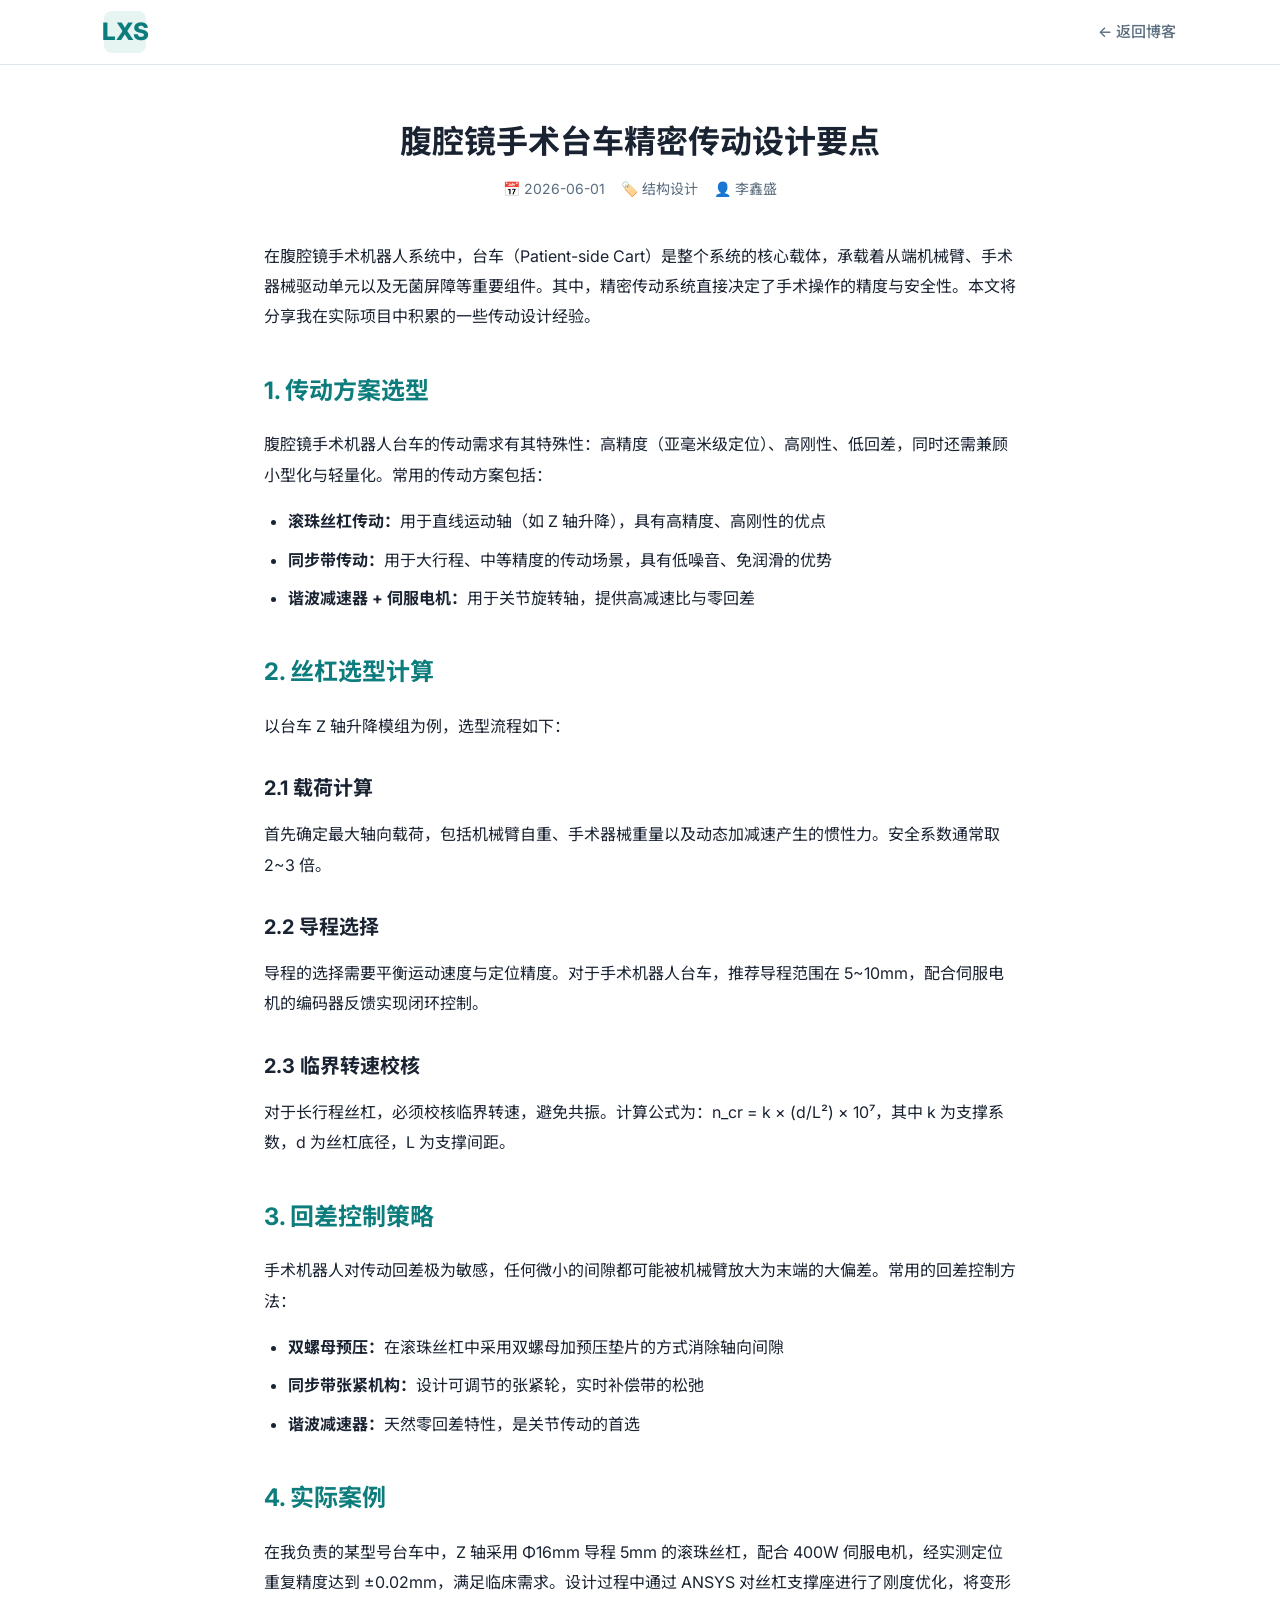
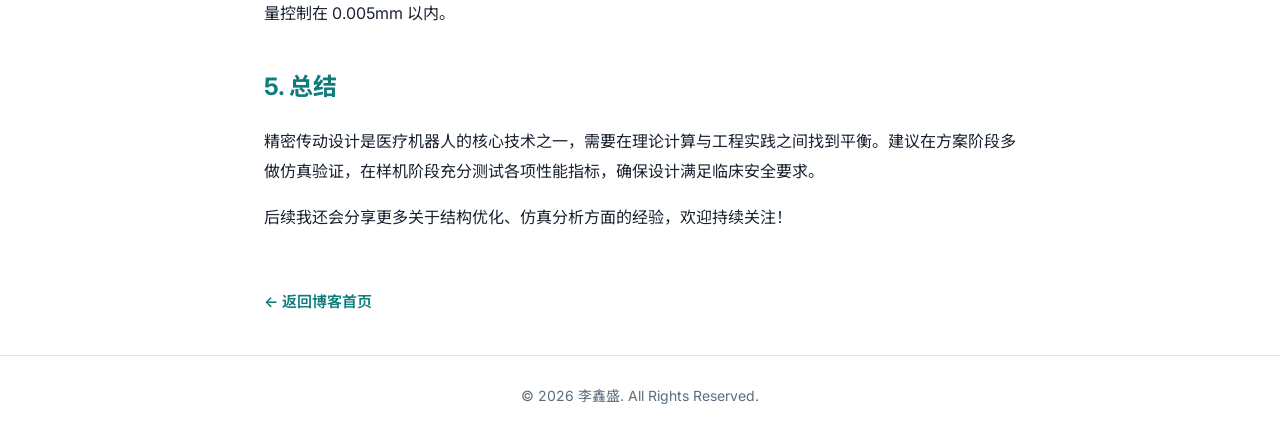
==== posts/post-1.html @ 76028329 "改造为个人博客：去除工作经历，新增博客文章列表与文章模板" ====
<!DOCTYPE html>
<html lang="zh-CN">
<head>
  <meta charset="UTF-8">
  <meta name="viewport" content="width=device-width, initial-scale=1.0">
  <title>腹腔镜手术台车精密传动设计要点 - 李鑫盛的博客</title>
  <link rel="stylesheet" href="../css/style.css">
  <link rel="preconnect" href="https://fonts.googleapis.com">
  <link href="https://fonts.googleapis.com/css2?family=Inter:wght@300;400;500;600;700;800&family=Noto+Sans+SC:wght@300;400;500;700&display=swap" rel="stylesheet">
</head>
<body>

  <nav class="navbar">
    <div class="container nav-inner">
      <a href="../index.html" class="nav-logo">LXS</a>
      <ul class="nav-links">
        <li><a href="../index.html#blog">← 返回博客</a></li>
      </ul>
    </div>
  </nav>

  <article class="blog-post">
    <header class="blog-post-header">
      <h1>腹腔镜手术台车精密传动设计要点</h1>
      <div class="blog-post-meta">
        <span>📅 2026-06-01</span>
        <span>🏷️ 结构设计</span>
        <span>👤 李鑫盛</span>
      </div>
    </header>

    <div class="blog-post-body">
      <p>在腹腔镜手术机器人系统中，台车（Patient-side Cart）是整个系统的核心载体，承载着从端机械臂、手术器械驱动单元以及无菌屏障等重要组件。其中，精密传动系统直接决定了手术操作的精度与安全性。本文将分享我在实际项目中积累的一些传动设计经验。</p>

      <h2>1. 传动方案选型</h2>
      <p>腹腔镜手术机器人台车的传动需求有其特殊性：高精度（亚毫米级定位）、高刚性、低回差，同时还需兼顾小型化与轻量化。常用的传动方案包括：</p>
      <ul>
        <li><strong>滚珠丝杠传动：</strong>用于直线运动轴（如 Z 轴升降），具有高精度、高刚性的优点</li>
        <li><strong>同步带传动：</strong>用于大行程、中等精度的传动场景，具有低噪音、免润滑的优势</li>
        <li><strong>谐波减速器 + 伺服电机：</strong>用于关节旋转轴，提供高减速比与零回差</li>
      </ul>

      <h2>2. 丝杠选型计算</h2>
      <p>以台车 Z 轴升降模组为例，选型流程如下：</p>
      <h3>2.1 载荷计算</h3>
      <p>首先确定最大轴向载荷，包括机械臂自重、手术器械重量以及动态加减速产生的惯性力。安全系数通常取 2~3 倍。</p>
      <h3>2.2 导程选择</h3>
      <p>导程的选择需要平衡运动速度与定位精度。对于手术机器人台车，推荐导程范围在 5~10mm，配合伺服电机的编码器反馈实现闭环控制。</p>
      <h3>2.3 临界转速校核</h3>
      <p>对于长行程丝杠，必须校核临界转速，避免共振。计算公式为：n_cr = k × (d/L²) × 10⁷，其中 k 为支撑系数，d 为丝杠底径，L 为支撑间距。</p>

      <h2>3. 回差控制策略</h2>
      <p>手术机器人对传动回差极为敏感，任何微小的间隙都可能被机械臂放大为末端的大偏差。常用的回差控制方法：</p>
      <ul>
        <li><strong>双螺母预压：</strong>在滚珠丝杠中采用双螺母加预压垫片的方式消除轴向间隙</li>
        <li><strong>同步带张紧机构：</strong>设计可调节的张紧轮，实时补偿带的松弛</li>
        <li><strong>谐波减速器：</strong>天然零回差特性，是关节传动的首选</li>
      </ul>

      <h2>4. 实际案例</h2>
      <p>在我负责的某型号台车中，Z 轴采用 Φ16mm 导程 5mm 的滚珠丝杠，配合 400W 伺服电机，经实测定位重复精度达到 ±0.02mm，满足临床需求。设计过程中通过 ANSYS 对丝杠支撑座进行了刚度优化，将变形量控制在 0.005mm 以内。</p>

      <h2>5. 总结</h2>
      <p>精密传动设计是医疗机器人的核心技术之一，需要在理论计算与工程实践之间找到平衡。建议在方案阶段多做仿真验证，在样机阶段充分测试各项性能指标，确保设计满足临床安全要求。</p>

      <p>后续我还会分享更多关于结构优化、仿真分析方面的经验，欢迎持续关注！</p>
    </div>

    <a href="../index.html#blog" class="blog-post-back">← 返回博客首页</a>
  </article>

  <footer class="footer">
    <div class="container">
      <p>&copy; 2026 李鑫盛. All Rights Reserved.</p>
    </div>
  </footer>

</body>
</html>
---- css/style.css ----
/* ============================================
   个人简历 / 作品集 - 样式表
   ============================================ */

/* ---------- CSS 变量 ---------- */
:root {
  --color-bg: #ffffff;
  --color-bg-alt: #f5f8fa;
  --color-text: #1a2332;
  --color-text-light: #5a6d7e;
  --color-primary: #0d7c7c;
  --color-primary-light: #5bbfb5;
  --color-primary-dark: #065858;
  --color-accent: #1e90d4;
  --color-border: #dde4ea;
  --color-card-bg: #ffffff;
  --color-tag-bg: #e6f4f2;
  --color-tag-text: #0d7c7c;
  --shadow-sm: 0 1px 3px rgba(0,0,0,0.06);
  --shadow-md: 0 4px 20px rgba(0,0,0,0.08);
  --shadow-lg: 0 10px 40px rgba(0,0,0,0.12);
  --radius: 12px;
  --radius-sm: 8px;
  --max-width: 1120px;
  --font: 'Inter', 'Noto Sans SC', -apple-system, BlinkMacSystemFont, sans-serif;
}

/* ---------- 全局重置 ---------- */
*, *::before, *::after {
  margin: 0;
  padding: 0;
  box-sizing: border-box;
}

html {
  scroll-behavior: smooth;
  font-size: 16px;
}

body {
  font-family: var(--font);
  color: var(--color-text);
  background: var(--color-bg);
  line-height: 1.7;
  -webkit-font-smoothing: antialiased;
}

a {
  text-decoration: none;
  color: inherit;
}

ul { list-style: none; }

img {
  max-width: 100%;
  display: block;
}

.container {
  max-width: var(--max-width);
  margin: 0 auto;
  padding: 0 24px;
}

/* ---------- 导航栏 ---------- */
.navbar {
  position: fixed;
  top: 0;
  left: 0;
  right: 0;
  z-index: 1000;
  background: rgba(255,255,255,0.85);
  backdrop-filter: blur(12px);
  -webkit-backdrop-filter: blur(12px);
  border-bottom: 1px solid var(--color-border);
  transition: all 0.3s ease;
}

.navbar.scrolled {
  box-shadow: var(--shadow-md);
}

.nav-inner {
  display: flex;
  align-items: center;
  justify-content: space-between;
  height: 64px;
}

.nav-logo {
  font-size: 24px;
  font-weight: 800;
  color: var(--color-primary);
  width: 42px;
  height: 42px;
  border-radius: var(--radius-sm);
  background: var(--color-tag-bg);
  display: flex;
  align-items: center;
  justify-content: center;
}

.nav-links {
  display: flex;
  gap: 32px;
}

.nav-links a {
  font-size: 15px;
  font-weight: 500;
  color: var(--color-text-light);
  transition: color 0.2s;
  position: relative;
}

.nav-links a:hover,
.nav-links a.active {
  color: var(--color-primary);
}

.menu-toggle {
  display: none;
  background: none;
  border: none;
  font-size: 24px;
  cursor: pointer;
  color: var(--color-text);
}

/* ---------- Hero 头部 ---------- */
.hero {
  min-height: 100vh;
  display: flex;
  align-items: center;
  padding-top: 64px;
  background: linear-gradient(135deg, #e6f4f2 0%, #f0f8fa 50%, #e8f4fd 100%);
}

.hero-inner {
  display: flex;
  align-items: center;
  justify-content: space-between;
  gap: 60px;
  width: 100%;
}

.hero-text {
  flex: 1;
}

.hero-greeting {
  font-size: 18px;
  color: var(--color-text-light);
  margin-bottom: 8px;
  animation: fadeInUp 0.6s ease;
}

.hero-name {
  font-size: 56px;
  font-weight: 800;
  line-height: 1.1;
  margin-bottom: 12px;
  background: linear-gradient(135deg, var(--color-primary) 0%, var(--color-accent) 100%);
  -webkit-background-clip: text;
  -webkit-text-fill-color: transparent;
  background-clip: text;
  animation: fadeInUp 0.6s ease 0.1s both;
}

.hero-title {
  font-size: 22px;
  font-weight: 500;
  color: var(--color-primary);
  margin-bottom: 20px;
  animation: fadeInUp 0.6s ease 0.2s both;
}

.hero-desc {
  font-size: 17px;
  color: var(--color-text-light);
  max-width: 480px;
  line-height: 1.8;
  margin-bottom: 32px;
  animation: fadeInUp 0.6s ease 0.3s both;
}

.hero-actions {
  display: flex;
  gap: 16px;
  animation: fadeInUp 0.6s ease 0.4s both;
}

.hero-avatar {
  flex-shrink: 0;
}

.avatar-placeholder {
  width: 280px;
  height: 280px;
  border-radius: 50%;
  background: linear-gradient(135deg, var(--color-primary-light), var(--color-accent));
  display: flex;
  align-items: center;
  justify-content: center;
  font-size: 80px;
  font-weight: 700;
  color: #ffffff;
  box-shadow: 0 20px 60px rgba(13,124,124,0.25);
  user-select: none;
}

@keyframes fadeInUp {
  from { opacity: 0; transform: translateY(24px); }
  to   { opacity: 1; transform: translateY(0); }
}

/* ---------- 按钮 ---------- */
.btn {
  display: inline-flex;
  align-items: center;
  gap: 8px;
  padding: 14px 28px;
  border-radius: var(--radius-sm);
  font-size: 16px;
  font-weight: 600;
  transition: all 0.25s;
  cursor: pointer;
  border: 2px solid transparent;
}

.btn-primary {
  background: var(--color-primary);
  color: #fff;
}

.btn-primary:hover {
  background: var(--color-primary-dark);
  transform: translateY(-2px);
  box-shadow: 0 8px 24px rgba(13,124,124,0.35);
}

.btn-outline {
  border-color: var(--color-primary);
  color: var(--color-primary);
}

.btn-outline:hover {
  background: var(--color-primary);
  color: #fff;
  transform: translateY(-2px);
}

/* ---------- 通用 Section ---------- */
.section {
  padding: 100px 0;
}

.section-alt {
  background: var(--color-bg-alt);
}

.section-title {
  font-size: 36px;
  font-weight: 700;
  text-align: center;
  margin-bottom: 12px;
  position: relative;
}

.section-title::after {
  content: '';
  display: block;
  width: 60px;
  height: 4px;
  background: var(--color-primary);
  border-radius: 2px;
  margin: 16px auto 0;
}

.section-subtitle {
  text-align: center;
  color: var(--color-text-light);
  font-size: 16px;
  margin-bottom: 48px;
}

/* ---------- 关于我 ---------- */
.about-grid {
  display: grid;
  grid-template-columns: 1fr 1fr;
  gap: 60px;
  align-items: start;
}

.about-text p {
  color: var(--color-text-light);
  margin-bottom: 16px;
  font-size: 16px;
}

.about-info {
  display: grid;
  grid-template-columns: 1fr 1fr;
  gap: 12px;
  margin-top: 24px;
}

.about-info li {
  font-size: 15px;
  color: var(--color-text);
}

.info-label {
  display: block;
  font-size: 13px;
  color: var(--color-text-light);
  margin-bottom: 2px;
}

.about-stats {
  display: grid;
  grid-template-columns: 1fr 1fr;
  gap: 20px;
}

.stat-item {
  background: var(--color-bg);
  border: 1px solid var(--color-border);
  border-radius: var(--radius);
  padding: 28px 20px;
  text-align: center;
  transition: transform 0.3s, box-shadow 0.3s;
}

.stat-item:hover {
  transform: translateY(-4px);
  box-shadow: var(--shadow-md);
}

.stat-number {
  display: block;
  font-size: 36px;
  font-weight: 800;
  color: var(--color-primary);
  margin-bottom: 6px;
}

.stat-label {
  font-size: 14px;
  color: var(--color-text-light);
}

/* ---------- 技能 ---------- */
.skills-grid {
  display: grid;
  grid-template-columns: repeat(3, 1fr);
  gap: 24px;
}

.skill-category {
  background: var(--color-card-bg);
  border: 1px solid var(--color-border);
  border-radius: var(--radius);
  padding: 28px;
}

.skill-category h3 {
  font-size: 18px;
  margin-bottom: 16px;
}

.skill-tags {
  display: flex;
  flex-wrap: wrap;
  gap: 8px;
}

.skill-tag {
  display: inline-block;
  padding: 6px 14px;
  background: var(--color-tag-bg);
  color: var(--color-tag-text);
  border-radius: 20px;
  font-size: 13px;
  font-weight: 500;
}

/* ---------- 时间线 (经历 / 教育) ---------- */
.timeline {
  position: relative;
  padding-left: 28px;
}

.timeline::before {
  content: '';
  position: absolute;
  left: 7px;
  top: 0;
  bottom: 0;
  width: 2px;
  background: var(--color-border);
}

.timeline-item {
  position: relative;
  margin-bottom: 36px;
}

.timeline-item:last-child { margin-bottom: 0; }

.timeline-dot {
  position: absolute;
  left: -28px;
  top: 6px;
  width: 16px;
  height: 16px;
  border-radius: 50%;
  background: var(--color-primary);
  border: 3px solid var(--color-bg);
  box-shadow: 0 0 0 3px var(--color-primary-light);
}

.timeline-content {
  background: var(--color-card-bg);
  border: 1px solid var(--color-border);
  border-radius: var(--radius);
  padding: 24px 28px;
  transition: box-shadow 0.3s;
}

.timeline-content:hover {
  box-shadow: var(--shadow-md);
}

.timeline-header {
  display: flex;
  flex-wrap: wrap;
  align-items: baseline;
  gap: 12px;
  margin-bottom: 12px;
}

.timeline-header h3 {
  font-size: 18px;
  font-weight: 600;
}

.timeline-company {
  color: var(--color-primary);
  font-weight: 500;
  font-size: 14px;
}

.timeline-date {
  margin-left: auto;
  font-size: 14px;
  color: var(--color-text-light);
}

.timeline-desc {
  color: var(--color-text-light);
  font-size: 15px;
}

.timeline-desc li {
  position: relative;
  padding-left: 16px;
  margin-bottom: 6px;
}

.timeline-desc li::before {
  content: '•';
  position: absolute;
  left: 0;
  color: var(--color-primary);
}

/* ---------- 作品展示 ---------- */
.works-grid {
  display: grid;
  grid-template-columns: repeat(3, 1fr);
  gap: 24px;
}

.work-card {
  background: var(--color-card-bg);
  border: 1px solid var(--color-border);
  border-radius: var(--radius);
  overflow: hidden;
  transition: transform 0.3s, box-shadow 0.3s;
}

.work-card:hover {
  transform: translateY(-6px);
  box-shadow: var(--shadow-lg);
}

.work-image {
  width: 100%;
  height: 200px;
  overflow: hidden;
  background: linear-gradient(135deg, #e6f4f2, #f0f8fa);
}

.work-image img {
  width: 100%;
  height: 100%;
  object-fit: cover;
}

.work-img-placeholder {
  width: 100%;
  height: 100%;
  display: flex;
  align-items: center;
  justify-content: center;
  font-size: 56px;
}

.work-info {
  padding: 20px;
}

.work-info h3 {
  font-size: 17px;
  font-weight: 600;
  margin-bottom: 8px;
}

.work-info p {
  font-size: 14px;
  color: var(--color-text-light);
  margin-bottom: 14px;
  line-height: 1.6;
}

.work-tags {
  display: flex;
  flex-wrap: wrap;
  gap: 6px;
  margin-bottom: 14px;
}

.work-tags span {
  font-size: 11px;
  padding: 3px 10px;
  background: var(--color-tag-bg);
  color: var(--color-tag-text);
  border-radius: 12px;
  font-weight: 500;
}

.work-link {
  font-size: 14px;
  font-weight: 600;
  color: var(--color-primary);
  transition: gap 0.2s;
}

.work-link:hover {
  color: var(--color-primary-dark);
}

/* ---------- 博客文章卡片 ---------- */
.blog-meta {
  display: flex;
  align-items: center;
  gap: 12px;
  margin-bottom: 8px;
}

.blog-date {
  font-size: 12px;
  color: var(--color-text-light);
  font-weight: 500;
}

.blog-category {
  font-size: 11px;
  padding: 2px 8px;
  background: var(--color-primary);
  color: #fff;
  border-radius: 10px;
  font-weight: 500;
}

.work-card-empty {
  opacity: 0.6;
}

.work-card-empty:hover {
  transform: none;
  box-shadow: none;
}

.work-link-disabled {
  color: var(--color-text-light);
  cursor: default;
}

/* ---------- 博客文章详情页 ---------- */
.blog-post {
  max-width: 800px;
  margin: 0 auto;
  padding: 40px 24px;
}

.blog-post-header {
  text-align: center;
  margin-bottom: 40px;
  padding-top: 80px;
}

.blog-post-header h1 {
  font-size: 32px;
  font-weight: 700;
  margin-bottom: 12px;
  line-height: 1.4;
}

.blog-post-meta {
  color: var(--color-text-light);
  font-size: 14px;
  display: flex;
  justify-content: center;
  gap: 16px;
  flex-wrap: wrap;
}

.blog-post-body {
  font-size: 16px;
  line-height: 1.9;
  color: var(--color-text);
}

.blog-post-body h2 {
  font-size: 24px;
  margin: 36px 0 16px;
  color: var(--color-primary);
}

.blog-post-body h3 {
  font-size: 20px;
  margin: 28px 0 12px;
}

.blog-post-body p {
  margin-bottom: 16px;
}

.blog-post-body ul, .blog-post-body ol {
  margin-bottom: 16px;
  padding-left: 24px;
}

.blog-post-body li {
  margin-bottom: 8px;
  list-style: disc;
}

.blog-post-body pre {
  background: var(--color-bg-alt);
  padding: 20px;
  border-radius: var(--radius-sm);
  overflow-x: auto;
  margin-bottom: 16px;
  font-size: 14px;
}

.blog-post-body code {
  background: var(--color-bg-alt);
  padding: 2px 6px;
  border-radius: 4px;
  font-size: 14px;
}

.blog-post-body img {
  max-width: 100%;
  border-radius: var(--radius-sm);
  margin: 20px 0;
}

.blog-post-back {
  display: inline-flex;
  align-items: center;
  gap: 6px;
  margin-top: 40px;
  color: var(--color-primary);
  font-weight: 600;
  font-size: 15px;
}

.blog-post-back:hover {
  color: var(--color-primary-dark);
}

/* ---------- 联系我 ---------- */
.contact-grid {
  display: grid;
  grid-template-columns: repeat(4, 1fr);
  gap: 20px;
}

.contact-card {
  display: flex;
  flex-direction: column;
  align-items: center;
  gap: 8px;
  padding: 32px 20px;
  background: var(--color-card-bg);
  border: 1px solid var(--color-border);
  border-radius: var(--radius);
  text-align: center;
  transition: transform 0.3s, box-shadow 0.3s;
}

.contact-card:hover {
  transform: translateY(-4px);
  box-shadow: var(--shadow-md);
}

.contact-icon {
  font-size: 32px;
}

.contact-label {
  font-size: 13px;
  color: var(--color-text-light);
  font-weight: 500;
}

.contact-value {
  font-size: 14px;
  font-weight: 600;
  color: var(--color-primary);
}

/* ---------- 渐入动画 ---------- */
.fade-in {
  opacity: 0;
  transform: translateY(30px);
  transition: opacity 0.6s ease, transform 0.6s ease;
}

.fade-in.visible {
  opacity: 1;
  transform: translateY(0);
}

/* ---------- 页脚 ---------- */
.footer {
  text-align: center;
  padding: 28px 0;
  border-top: 1px solid var(--color-border);
  font-size: 14px;
  color: var(--color-text-light);
}

/* ============================================
   响应式设计
   ============================================ */

@media (max-width: 900px) {
  .about-grid,
  .skills-grid,
  .works-grid {
    grid-template-columns: 1fr 1fr;
  }
  .contact-grid {
    grid-template-columns: 1fr 1fr;
  }
  .hero-inner {
    flex-direction: column-reverse;
    text-align: center;
    gap: 36px;
  }
  .hero-desc {
    margin-left: auto;
    margin-right: auto;
  }
  .hero-actions {
    justify-content: center;
  }
  .avatar-placeholder {
    width: 180px;
    height: 180px;
    font-size: 50px;
  }
  .hero-name {
    font-size: 44px;
  }
  .about-info {
    grid-template-columns: 1fr;
  }
}

@media (max-width: 640px) {
  .about-grid,
  .skills-grid,
  .works-grid {
    grid-template-columns: 1fr;
  }
  .contact-grid {
    grid-template-columns: 1fr;
  }
  .nav-links {
    display: none;
    position: absolute;
    top: 64px;
    left: 0;
    right: 0;
    background: #fff;
    flex-direction: column;
    padding: 20px;
    gap: 16px;
    border-bottom: 1px solid var(--color-border);
  }
  .nav-links.open {
    display: flex;
  }
  .menu-toggle {
    display: block;
  }
  .hero-name {
    font-size: 36px;
  }
  .hero-title {
    font-size: 18px;
  }
  .section-title {
    font-size: 28px;
  }
  .avatar-placeholder {
    width: 150px;
    height: 150px;
    font-size: 42px;
  }
  .timeline-header {
    flex-direction: column;
    gap: 4px;
  }
  .timeline-date {
    margin-left: 0;
  }
}
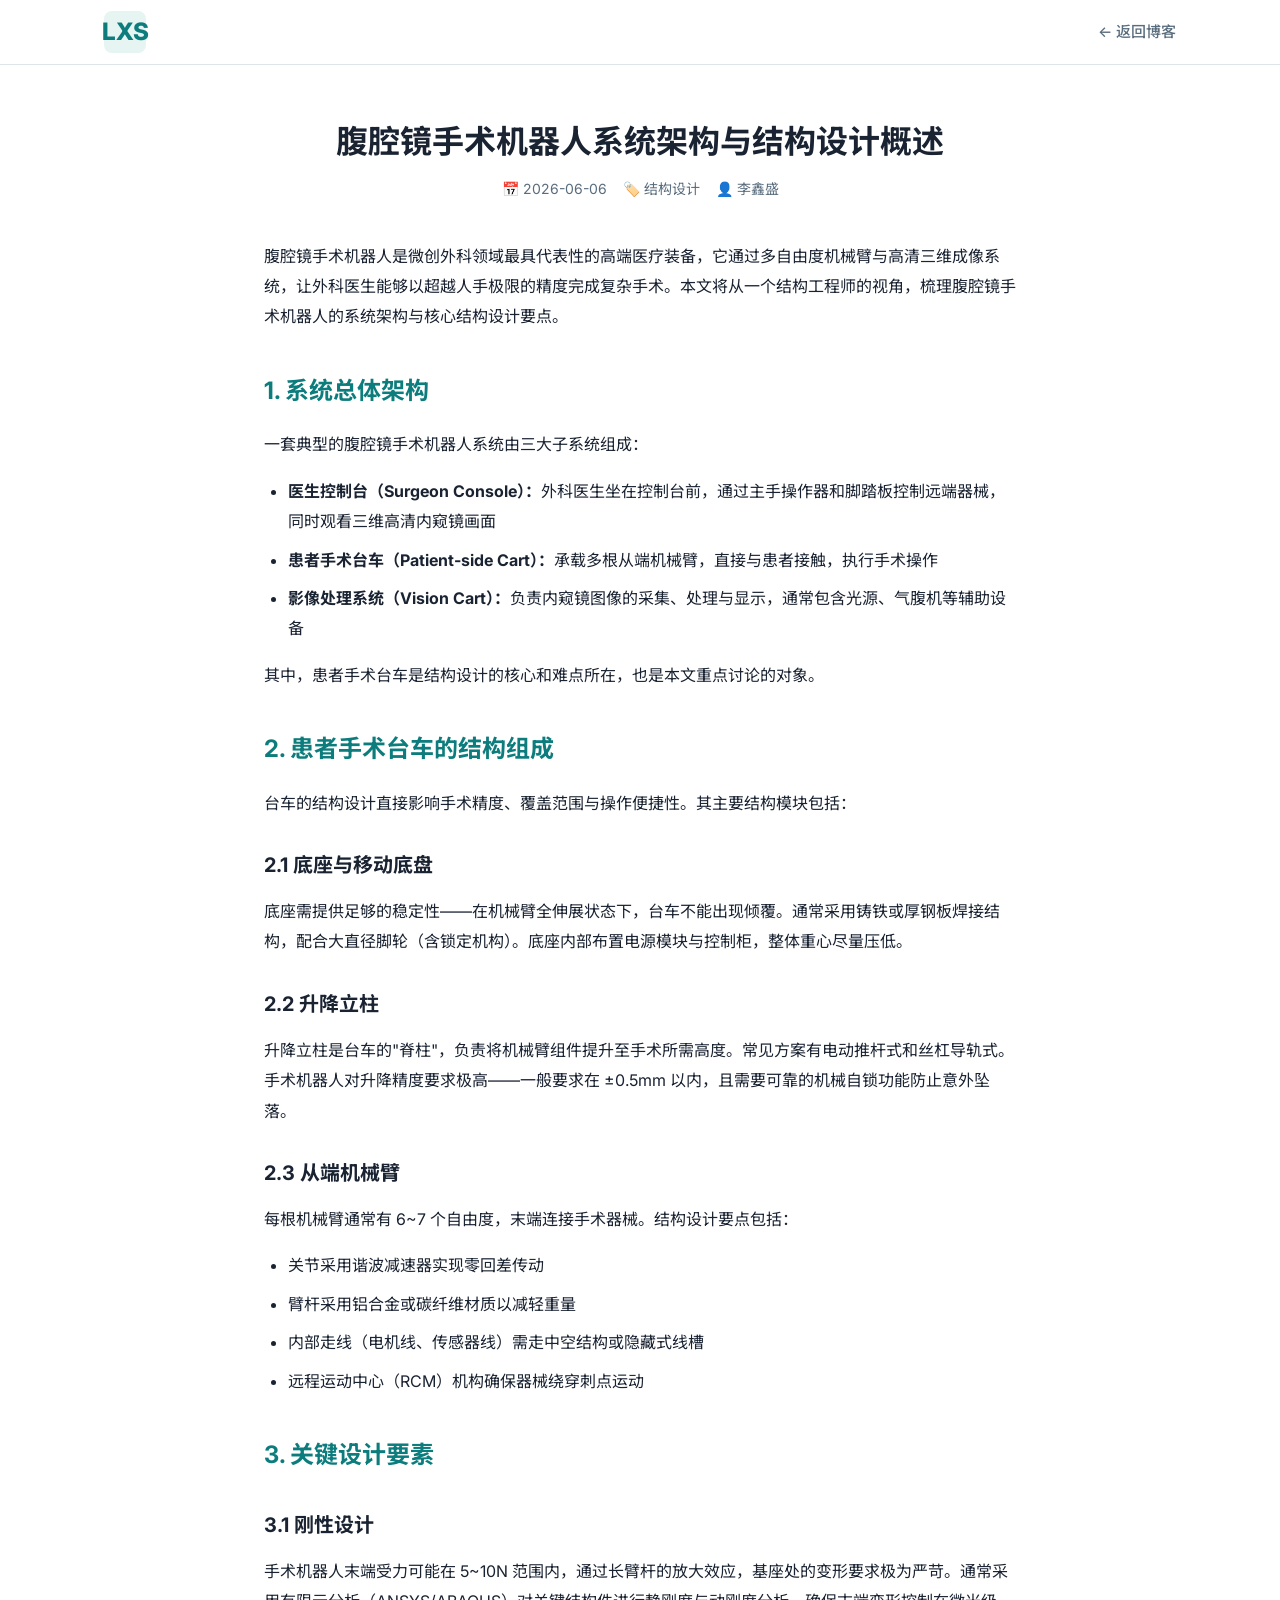
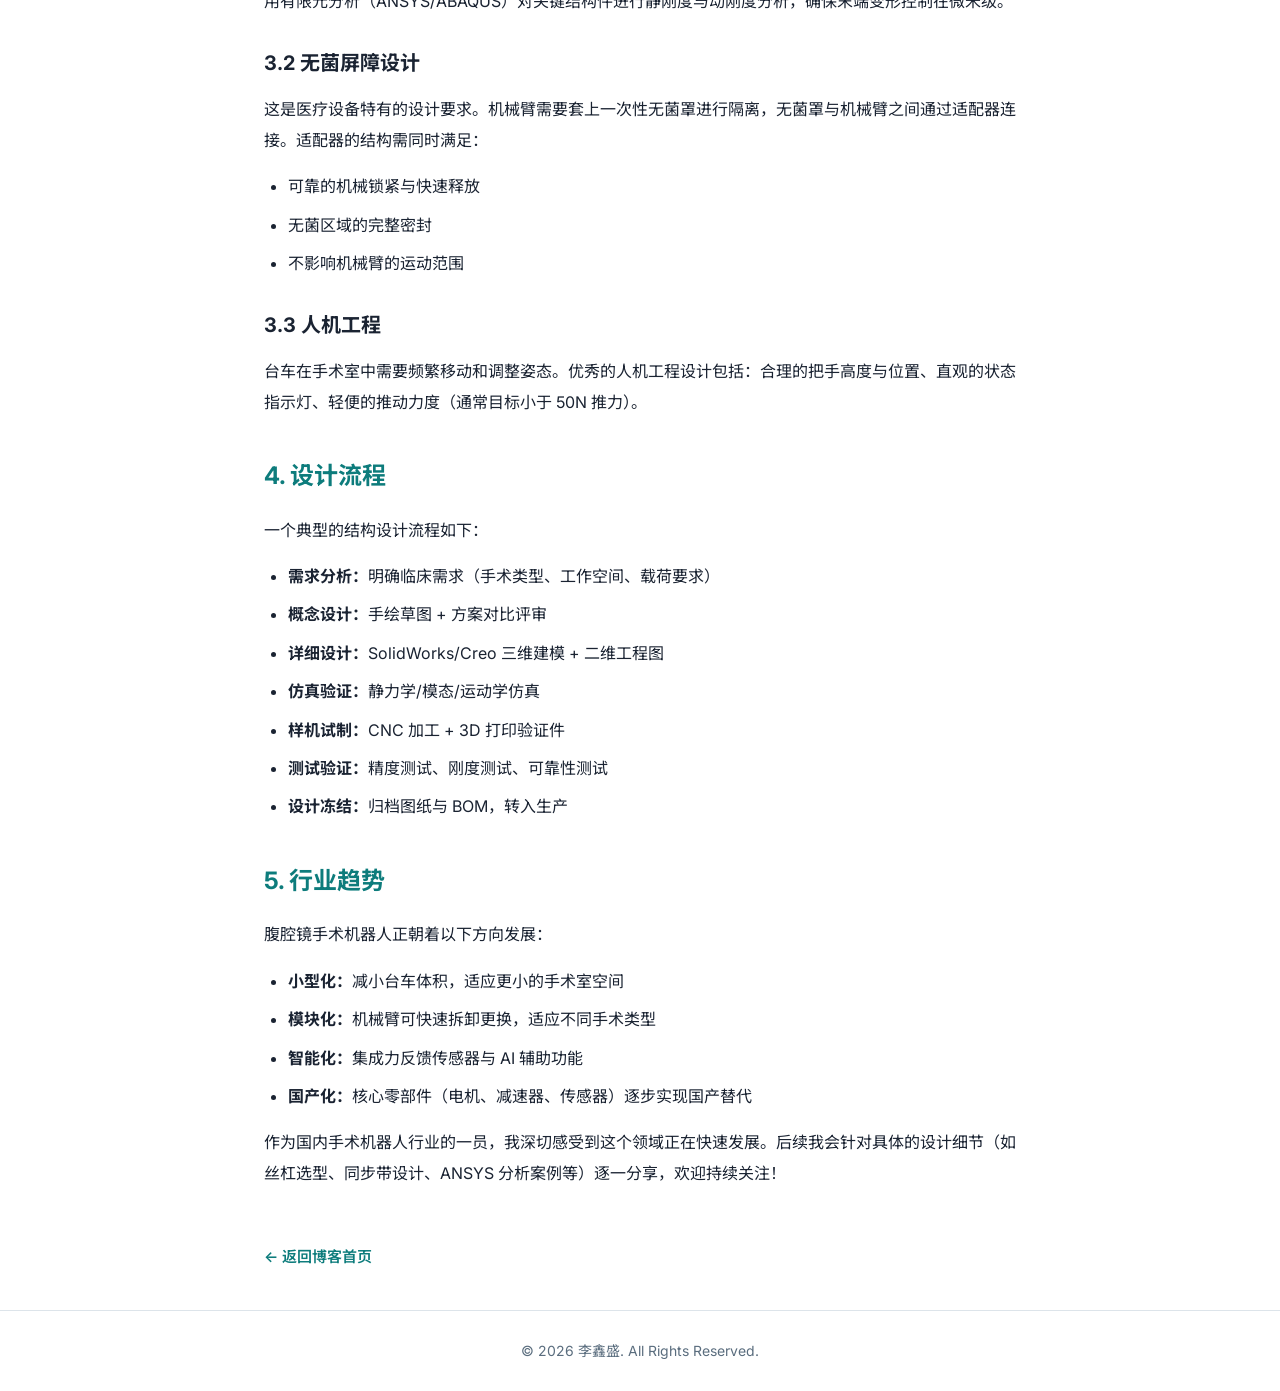
==== commit 74a414ba: "新文章：腹腔镜手术机器人系统架构与结构设计概述" ====
--- a/posts/post-1.html
+++ b/posts/post-1.html
@@ -3,7 +3,7 @@
 <head>
   <meta charset="UTF-8">
   <meta name="viewport" content="width=device-width, initial-scale=1.0">
-  <title>腹腔镜手术台车精密传动设计要点 - 李鑫盛的博客</title>
+  <title>腹腔镜手术机器人系统架构与结构设计概述 - 李鑫盛的博客</title>
   <link rel="stylesheet" href="../css/style.css">
   <link rel="preconnect" href="https://fonts.googleapis.com">
   <link href="https://fonts.googleapis.com/css2?family=Inter:wght@300;400;500;600;700;800&family=Noto+Sans+SC:wght@300;400;500;700&display=swap" rel="stylesheet">
@@ -21,49 +21,82 @@
 
   <article class="blog-post">
     <header class="blog-post-header">
-      <h1>腹腔镜手术台车精密传动设计要点</h1>
+      <h1>腹腔镜手术机器人系统架构与结构设计概述</h1>
       <div class="blog-post-meta">
-        <span>📅 2026-06-01</span>
+        <span>📅 2026-06-06</span>
         <span>🏷️ 结构设计</span>
         <span>👤 李鑫盛</span>
       </div>
     </header>
 
     <div class="blog-post-body">
-      <p>在腹腔镜手术机器人系统中，台车（Patient-side Cart）是整个系统的核心载体，承载着从端机械臂、手术器械驱动单元以及无菌屏障等重要组件。其中，精密传动系统直接决定了手术操作的精度与安全性。本文将分享我在实际项目中积累的一些传动设计经验。</p>
+      <p>腹腔镜手术机器人是微创外科领域最具代表性的高端医疗装备，它通过多自由度机械臂与高清三维成像系统，让外科医生能够以超越人手极限的精度完成复杂手术。本文将从一个结构工程师的视角，梳理腹腔镜手术机器人的系统架构与核心结构设计要点。</p>
 
-      <h2>1. 传动方案选型</h2>
-      <p>腹腔镜手术机器人台车的传动需求有其特殊性：高精度（亚毫米级定位）、高刚性、低回差，同时还需兼顾小型化与轻量化。常用的传动方案包括：</p>
+      <h2>1. 系统总体架构</h2>
+      <p>一套典型的腹腔镜手术机器人系统由三大子系统组成：</p>
       <ul>
-        <li><strong>滚珠丝杠传动：</strong>用于直线运动轴（如 Z 轴升降），具有高精度、高刚性的优点</li>
-        <li><strong>同步带传动：</strong>用于大行程、中等精度的传动场景，具有低噪音、免润滑的优势</li>
-        <li><strong>谐波减速器 + 伺服电机：</strong>用于关节旋转轴，提供高减速比与零回差</li>
+        <li><strong>医生控制台（Surgeon Console）：</strong>外科医生坐在控制台前，通过主手操作器和脚踏板控制远端器械，同时观看三维高清内窥镜画面</li>
+        <li><strong>患者手术台车（Patient-side Cart）：</strong>承载多根从端机械臂，直接与患者接触，执行手术操作</li>
+        <li><strong>影像处理系统（Vision Cart）：</strong>负责内窥镜图像的采集、处理与显示，通常包含光源、气腹机等辅助设备</li>
+      </ul>
+      <p>其中，患者手术台车是结构设计的核心和难点所在，也是本文重点讨论的对象。</p>
+
+      <h2>2. 患者手术台车的结构组成</h2>
+      <p>台车的结构设计直接影响手术精度、覆盖范围与操作便捷性。其主要结构模块包括：</p>
+
+      <h3>2.1 底座与移动底盘</h3>
+      <p>底座需提供足够的稳定性——在机械臂全伸展状态下，台车不能出现倾覆。通常采用铸铁或厚钢板焊接结构，配合大直径脚轮（含锁定机构）。底座内部布置电源模块与控制柜，整体重心尽量压低。</p>
+
+      <h3>2.2 升降立柱</h3>
+      <p>升降立柱是台车的"脊柱"，负责将机械臂组件提升至手术所需高度。常见方案有电动推杆式和丝杠导轨式。手术机器人对升降精度要求极高——一般要求在 ±0.5mm 以内，且需要可靠的机械自锁功能防止意外坠落。</p>
+
+      <h3>2.3 从端机械臂</h3>
+      <p>每根机械臂通常有 6~7 个自由度，末端连接手术器械。结构设计要点包括：</p>
+      <ul>
+        <li>关节采用谐波减速器实现零回差传动</li>
+        <li>臂杆采用铝合金或碳纤维材质以减轻重量</li>
+        <li>内部走线（电机线、传感器线）需走中空结构或隐藏式线槽</li>
+        <li>远程运动中心（RCM）机构确保器械绕穿刺点运动</li>
       </ul>
 
-      <h2>2. 丝杠选型计算</h2>
-      <p>以台车 Z 轴升降模组为例，选型流程如下：</p>
-      <h3>2.1 载荷计算</h3>
-      <p>首先确定最大轴向载荷，包括机械臂自重、手术器械重量以及动态加减速产生的惯性力。安全系数通常取 2~3 倍。</p>
-      <h3>2.2 导程选择</h3>
-      <p>导程的选择需要平衡运动速度与定位精度。对于手术机器人台车，推荐导程范围在 5~10mm，配合伺服电机的编码器反馈实现闭环控制。</p>
-      <h3>2.3 临界转速校核</h3>
-      <p>对于长行程丝杠，必须校核临界转速，避免共振。计算公式为：n_cr = k × (d/L²) × 10⁷，其中 k 为支撑系数，d 为丝杠底径，L 为支撑间距。</p>
+      <h2>3. 关键设计要素</h2>
 
-      <h2>3. 回差控制策略</h2>
-      <p>手术机器人对传动回差极为敏感，任何微小的间隙都可能被机械臂放大为末端的大偏差。常用的回差控制方法：</p>
+      <h3>3.1 刚性设计</h3>
+      <p>手术机器人末端受力可能在 5~10N 范围内，通过长臂杆的放大效应，基座处的变形要求极为严苛。通常采用有限元分析（ANSYS/ABAQUS）对关键结构件进行静刚度与动刚度分析，确保末端变形控制在微米级。</p>
+
+      <h3>3.2 无菌屏障设计</h3>
+      <p>这是医疗设备特有的设计要求。机械臂需要套上一次性无菌罩进行隔离，无菌罩与机械臂之间通过适配器连接。适配器的结构需同时满足：</p>
       <ul>
-        <li><strong>双螺母预压：</strong>在滚珠丝杠中采用双螺母加预压垫片的方式消除轴向间隙</li>
-        <li><strong>同步带张紧机构：</strong>设计可调节的张紧轮，实时补偿带的松弛</li>
-        <li><strong>谐波减速器：</strong>天然零回差特性，是关节传动的首选</li>
+        <li>可靠的机械锁紧与快速释放</li>
+        <li>无菌区域的完整密封</li>
+        <li>不影响机械臂的运动范围</li>
       </ul>
 
-      <h2>4. 实际案例</h2>
-      <p>在我负责的某型号台车中，Z 轴采用 Φ16mm 导程 5mm 的滚珠丝杠，配合 400W 伺服电机，经实测定位重复精度达到 ±0.02mm，满足临床需求。设计过程中通过 ANSYS 对丝杠支撑座进行了刚度优化，将变形量控制在 0.005mm 以内。</p>
+      <h3>3.3 人机工程</h3>
+      <p>台车在手术室中需要频繁移动和调整姿态。优秀的人机工程设计包括：合理的把手高度与位置、直观的状态指示灯、轻便的推动力度（通常目标小于 50N 推力）。</p>
 
-      <h2>5. 总结</h2>
-      <p>精密传动设计是医疗机器人的核心技术之一，需要在理论计算与工程实践之间找到平衡。建议在方案阶段多做仿真验证，在样机阶段充分测试各项性能指标，确保设计满足临床安全要求。</p>
+      <h2>4. 设计流程</h2>
+      <p>一个典型的结构设计流程如下：</p>
+      <ol>
+        <li><strong>需求分析：</strong>明确临床需求（手术类型、工作空间、载荷要求）</li>
+        <li><strong>概念设计：</strong>手绘草图 + 方案对比评审</li>
+        <li><strong>详细设计：</strong>SolidWorks/Creo 三维建模 + 二维工程图</li>
+        <li><strong>仿真验证：</strong>静力学/模态/运动学仿真</li>
+        <li><strong>样机试制：</strong>CNC 加工 + 3D 打印验证件</li>
+        <li><strong>测试验证：</strong>精度测试、刚度测试、可靠性测试</li>
+        <li><strong>设计冻结：</strong>归档图纸与 BOM，转入生产</li>
+      </ol>
 
-      <p>后续我还会分享更多关于结构优化、仿真分析方面的经验，欢迎持续关注！</p>
+      <h2>5. 行业趋势</h2>
+      <p>腹腔镜手术机器人正朝着以下方向发展：</p>
+      <ul>
+        <li><strong>小型化：</strong>减小台车体积，适应更小的手术室空间</li>
+        <li><strong>模块化：</strong>机械臂可快速拆卸更换，适应不同手术类型</li>
+        <li><strong>智能化：</strong>集成力反馈传感器与 AI 辅助功能</li>
+        <li><strong>国产化：</strong>核心零部件（电机、减速器、传感器）逐步实现国产替代</li>
+      </ul>
+
+      <p>作为国内手术机器人行业的一员，我深切感受到这个领域正在快速发展。后续我会针对具体的设计细节（如丝杠选型、同步带设计、ANSYS 分析案例等）逐一分享，欢迎持续关注！</p>
     </div>
 
     <a href="../index.html#blog" class="blog-post-back">← 返回博客首页</a>
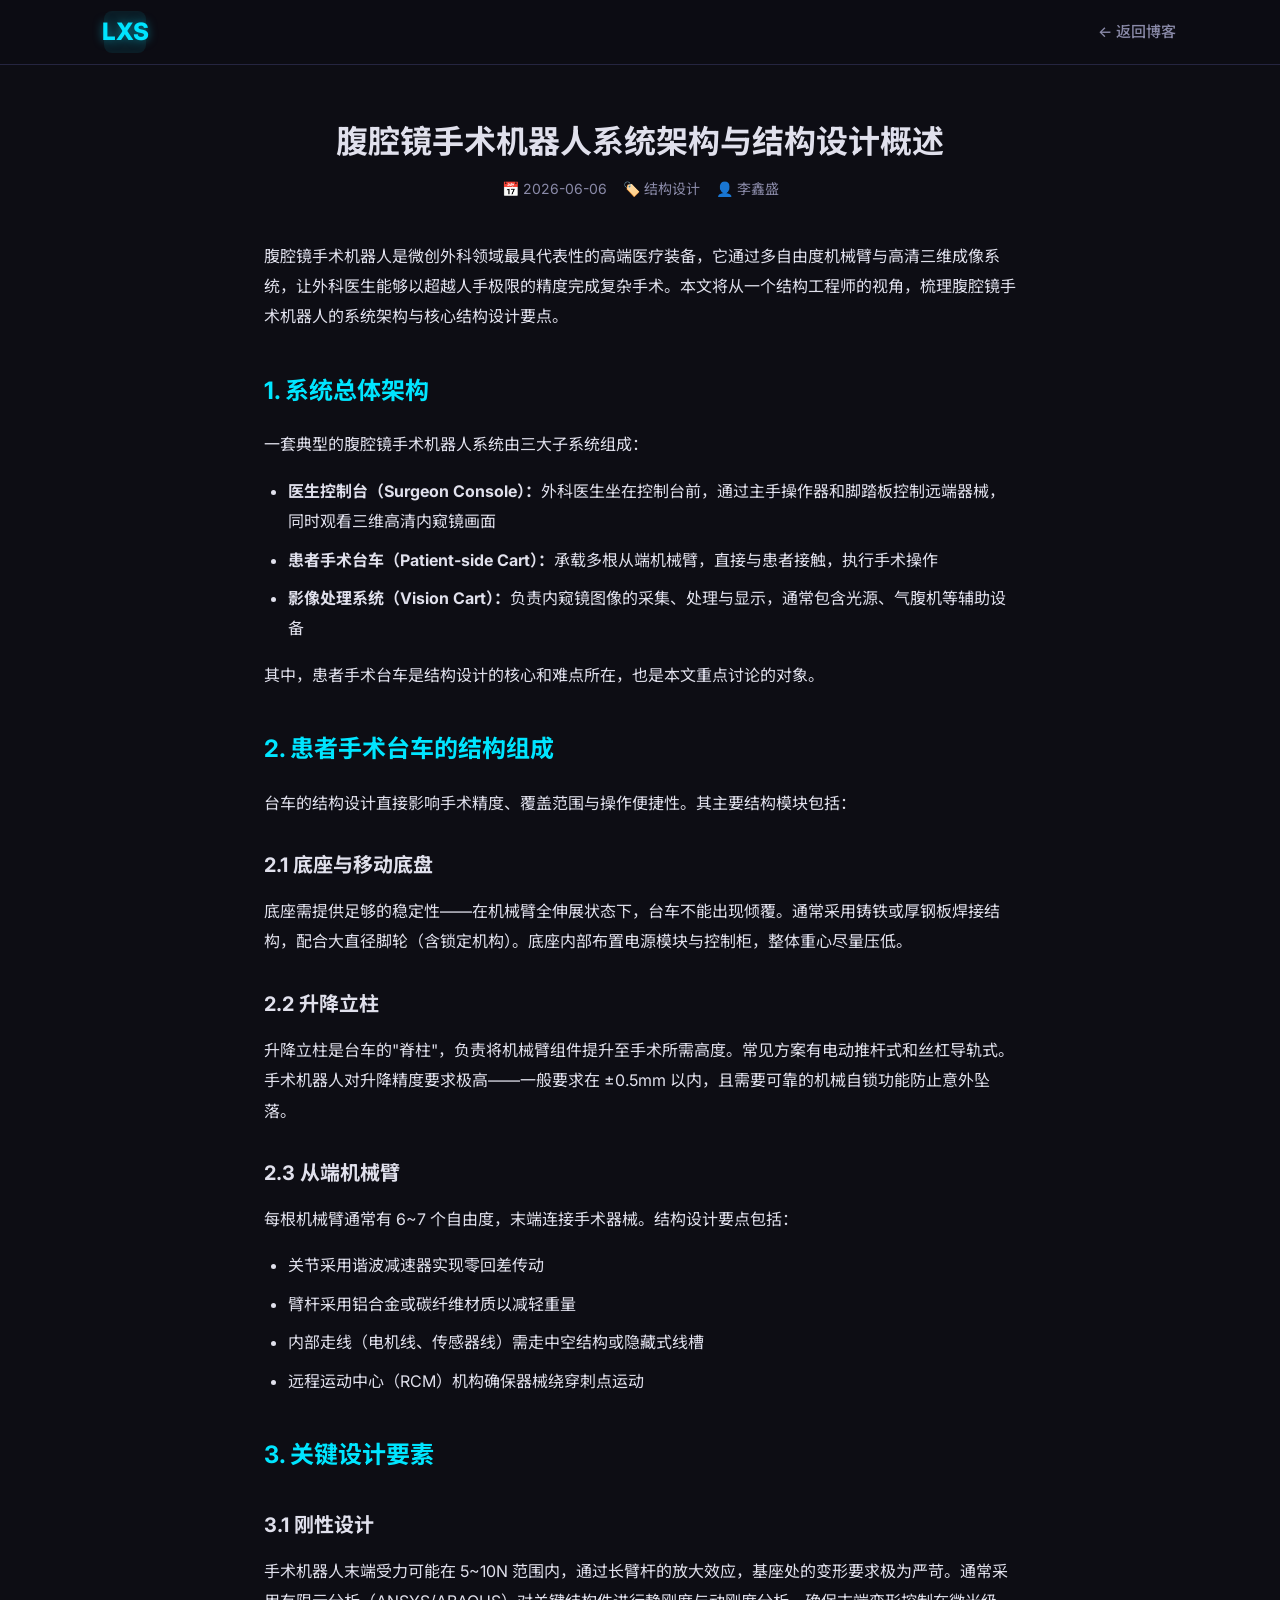
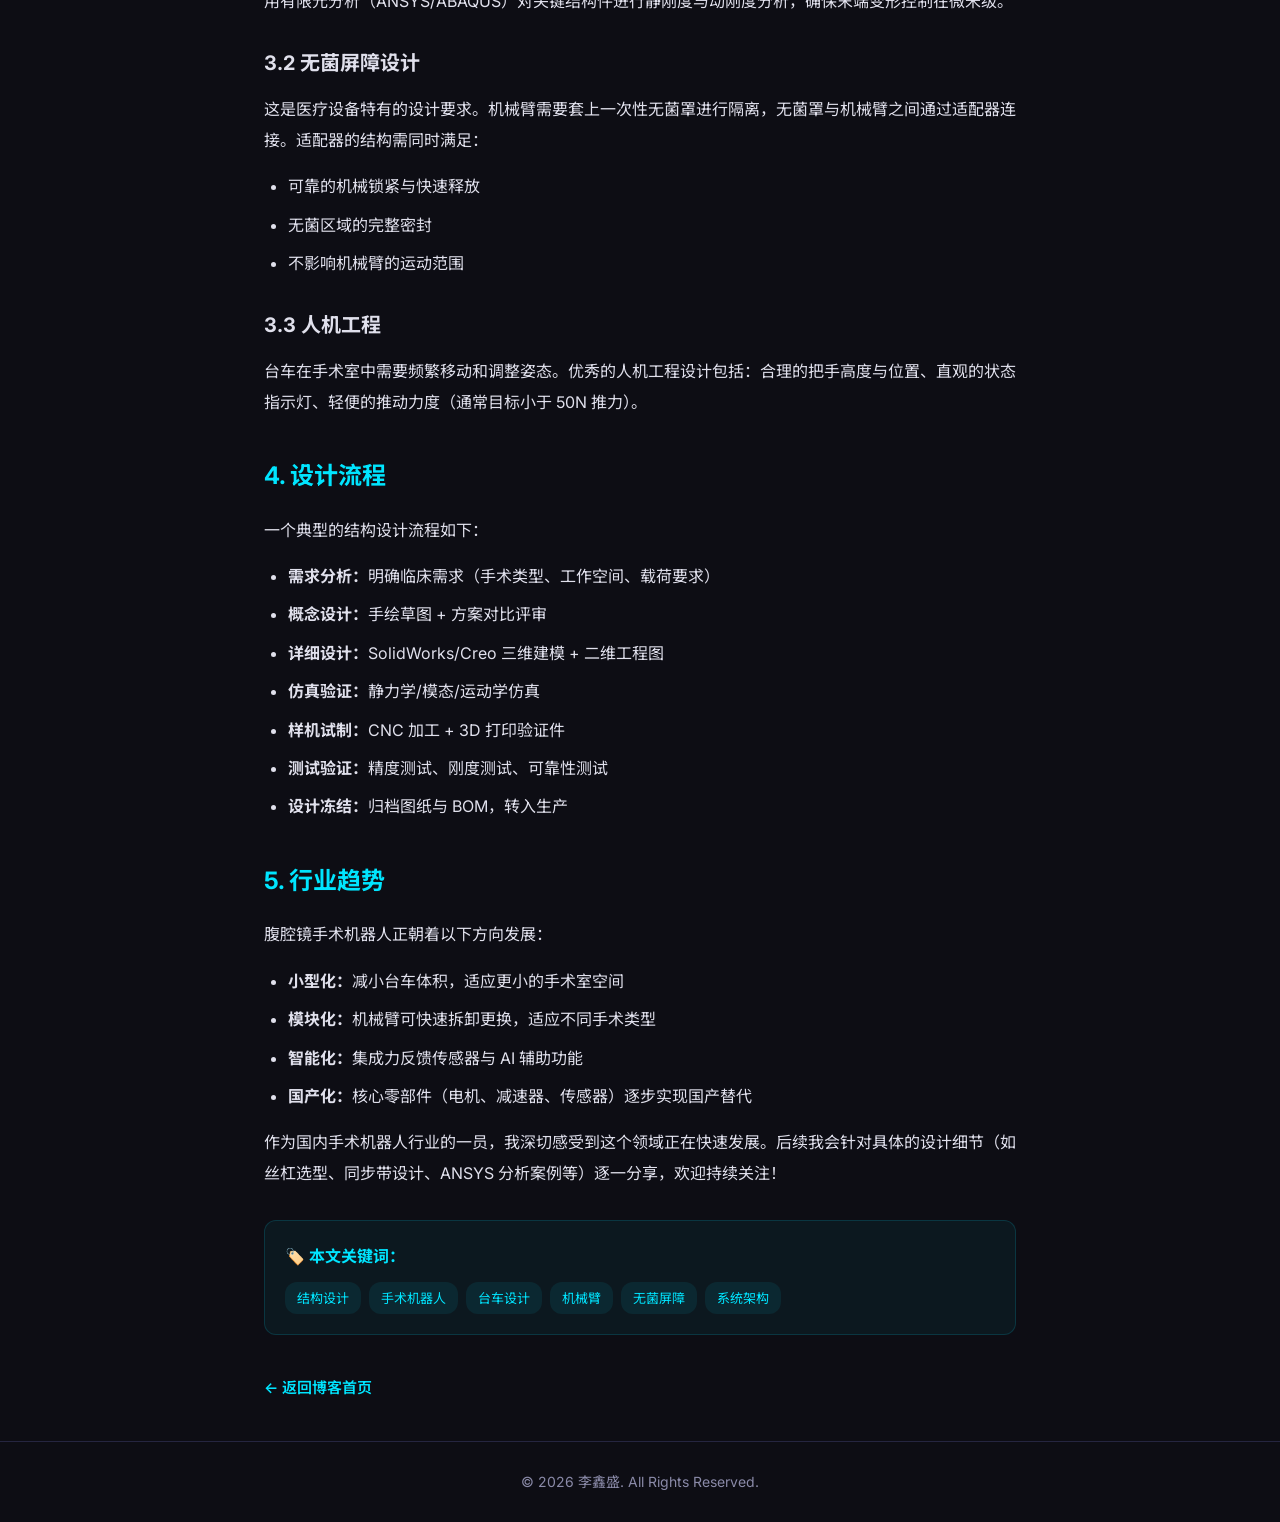
==== commit 9099857d: "博客大升级：气泡关键词云+日历搜索+悬停高亮+SVG图标+匿名展示" ====
--- a/posts/post-1.html
+++ b/posts/post-1.html
@@ -97,6 +97,18 @@
       </ul>
 
       <p>作为国内手术机器人行业的一员，我深切感受到这个领域正在快速发展。后续我会针对具体的设计细节（如丝杠选型、同步带设计、ANSYS 分析案例等）逐一分享，欢迎持续关注！</p>
+
+      <div class="post-keywords" style="margin-top: 32px; padding: 20px; background: rgba(0,229,255,0.05); border: 1px solid rgba(0,229,255,0.15); border-radius: 12px;">
+        <strong style="color: var(--color-primary);">🏷️ 本文关键词：</strong>
+        <div style="margin-top: 10px; display: flex; flex-wrap: wrap; gap: 8px;">
+          <span style="padding: 4px 12px; background: rgba(0,229,255,0.08); color: var(--color-primary); border-radius: 12px; font-size: 13px;">结构设计</span>
+          <span style="padding: 4px 12px; background: rgba(0,229,255,0.08); color: var(--color-primary); border-radius: 12px; font-size: 13px;">手术机器人</span>
+          <span style="padding: 4px 12px; background: rgba(0,229,255,0.08); color: var(--color-primary); border-radius: 12px; font-size: 13px;">台车设计</span>
+          <span style="padding: 4px 12px; background: rgba(0,229,255,0.08); color: var(--color-primary); border-radius: 12px; font-size: 13px;">机械臂</span>
+          <span style="padding: 4px 12px; background: rgba(0,229,255,0.08); color: var(--color-primary); border-radius: 12px; font-size: 13px;">无菌屏障</span>
+          <span style="padding: 4px 12px; background: rgba(0,229,255,0.08); color: var(--color-primary); border-radius: 12px; font-size: 13px;">系统架构</span>
+        </div>
+      </div>
     </div>
 
     <a href="../index.html#blog" class="blog-post-back">← 返回博客首页</a>
--- a/css/style.css
+++ b/css/style.css
@@ -4,21 +4,23 @@
 
 /* ---------- CSS 变量 ---------- */
 :root {
-  --color-bg: #ffffff;
-  --color-bg-alt: #f5f8fa;
-  --color-text: #1a2332;
-  --color-text-light: #5a6d7e;
-  --color-primary: #0d7c7c;
-  --color-primary-light: #5bbfb5;
-  --color-primary-dark: #065858;
-  --color-accent: #1e90d4;
-  --color-border: #dde4ea;
-  --color-card-bg: #ffffff;
-  --color-tag-bg: #e6f4f2;
-  --color-tag-text: #0d7c7c;
-  --shadow-sm: 0 1px 3px rgba(0,0,0,0.06);
-  --shadow-md: 0 4px 20px rgba(0,0,0,0.08);
-  --shadow-lg: 0 10px 40px rgba(0,0,0,0.12);
+  --color-bg: #0d0d14;
+  --color-bg-alt: #14141f;
+  --color-text: #e0e0ec;
+  --color-text-light: #8a8aa8;
+  --color-primary: #00e5ff;
+  --color-primary-light: #5ef7ff;
+  --color-primary-dark: #009faf;
+  --color-accent: #d500f9;
+  --color-accent2: #ff2d95;
+  --color-border: #252540;
+  --color-card-bg: #16162a;
+  --color-tag-bg: #1a1040;
+  --color-tag-text: #b388ff;
+  --shadow-sm: 0 1px 3px rgba(0,0,0,0.3);
+  --shadow-md: 0 4px 20px rgba(0,229,255,0.08);
+  --shadow-lg: 0 10px 40px rgba(0,229,255,0.12);
+  --glow: 0 0 20px rgba(0,229,255,0.3);
   --radius: 12px;
   --radius-sm: 8px;
   --max-width: 1120px;
@@ -35,6 +37,7 @@
 html {
   scroll-behavior: smooth;
   font-size: 16px;
+  scroll-padding-top: 80px;
 }
 
 body {
@@ -70,7 +73,7 @@
   left: 0;
   right: 0;
   z-index: 1000;
-  background: rgba(255,255,255,0.85);
+  background: rgba(13,13,20,0.88);
   backdrop-filter: blur(12px);
   -webkit-backdrop-filter: blur(12px);
   border-bottom: 1px solid var(--color-border);
@@ -95,10 +98,11 @@
   width: 42px;
   height: 42px;
   border-radius: var(--radius-sm);
-  background: var(--color-tag-bg);
+  background: rgba(0,229,255,0.08);
   display: flex;
   align-items: center;
   justify-content: center;
+  text-shadow: 0 0 10px rgba(0,229,255,0.5);
 }
 
 .nav-links {
@@ -134,7 +138,24 @@
   display: flex;
   align-items: center;
   padding-top: 64px;
-  background: linear-gradient(135deg, #e6f4f2 0%, #f0f8fa 50%, #e8f4fd 100%);
+  background: linear-gradient(170deg, #08081a 0%, #0d1025 40%, #1a1040 100%);
+  position: relative;
+  overflow: hidden;
+}
+
+/* Hero 背景图 */
+.hero-bg {
+  position: absolute;
+  top: 0; left: 0;
+  width: 100%; height: 100%;
+  object-fit: cover;
+  opacity: 0.40;
+  z-index: 0;
+}
+
+.hero .container {
+  position: relative;
+  z-index: 1;
 }
 
 .hero-inner {
@@ -199,14 +220,14 @@
   width: 280px;
   height: 280px;
   border-radius: 50%;
-  background: linear-gradient(135deg, var(--color-primary-light), var(--color-accent));
+  background: linear-gradient(135deg, var(--color-primary), var(--color-accent));
   display: flex;
   align-items: center;
   justify-content: center;
   font-size: 80px;
   font-weight: 700;
   color: #ffffff;
-  box-shadow: 0 20px 60px rgba(13,124,124,0.25);
+  box-shadow: 0 20px 60px rgba(0,229,255,0.3), 0 0 80px rgba(213,0,249,0.15);
   user-select: none;
 }
 
@@ -235,9 +256,9 @@
 }
 
 .btn-primary:hover {
-  background: var(--color-primary-dark);
+  background: var(--color-accent);
   transform: translateY(-2px);
-  box-shadow: 0 8px 24px rgba(13,124,124,0.35);
+  box-shadow: 0 8px 24px rgba(213,0,249,0.4);
 }
 
 .btn-outline {
@@ -266,6 +287,7 @@
   text-align: center;
   margin-bottom: 12px;
   position: relative;
+  color: #f0f0ff;
 }
 
 .section-title::after {
@@ -500,7 +522,7 @@
   width: 100%;
   height: 200px;
   overflow: hidden;
-  background: linear-gradient(135deg, #e6f4f2, #f0f8fa);
+  background: linear-gradient(135deg, #12122a, #1a1040);
 }
 
 .work-image img {
@@ -516,6 +538,7 @@
   align-items: center;
   justify-content: center;
   font-size: 56px;
+  filter: drop-shadow(0 0 12px rgba(0,229,255,0.3));
 }
 
 .work-info {
@@ -579,10 +602,11 @@
 .blog-category {
   font-size: 11px;
   padding: 2px 8px;
-  background: var(--color-primary);
+  background: var(--color-accent);
   color: #fff;
   border-radius: 10px;
   font-weight: 500;
+  box-shadow: 0 0 10px rgba(213,0,249,0.4);
 }
 
 .work-card-empty {
@@ -660,7 +684,8 @@
 }
 
 .blog-post-body pre {
-  background: var(--color-bg-alt);
+  background: #0a0a18;
+  border: 1px solid var(--color-border);
   padding: 20px;
   border-radius: var(--radius-sm);
   overflow-x: auto;
@@ -669,7 +694,8 @@
 }
 
 .blog-post-body code {
-  background: var(--color-bg-alt);
+  background: rgba(0,229,255,0.08);
+  color: var(--color-primary);
   padding: 2px 6px;
   border-radius: 4px;
   font-size: 14px;
@@ -722,6 +748,15 @@
 
 .contact-icon {
   font-size: 32px;
+  display: flex;
+  align-items: center;
+  justify-content: center;
+  color: var(--color-primary);
+  transition: color 0.3s;
+}
+
+.contact-card:hover .contact-icon {
+  color: var(--color-accent);
 }
 
 .contact-label {
@@ -755,6 +790,342 @@
   border-top: 1px solid var(--color-border);
   font-size: 14px;
   color: var(--color-text-light);
+  background: var(--color-bg);
+}
+
+/* ============================================
+   新组件：领域标签 / 搜索 / 关键词云 / 统计 / 悬停特效
+   ============================================ */
+
+/* --- Hero 领域标签 --- */
+.hero-fields {
+  display: flex;
+  flex-wrap: wrap;
+  gap: 10px;
+  margin-bottom: 24px;
+  animation: fadeInUp 0.6s ease 0.25s both;
+}
+
+.field-tag {
+  padding: 6px 16px;
+  border: 1px solid rgba(0,229,255,0.3);
+  border-radius: 20px;
+  font-size: 13px;
+  color: var(--color-primary);
+  background: rgba(0,229,255,0.05);
+  cursor: pointer;
+  transition: all 0.25s;
+  user-select: none;
+}
+
+.field-tag:hover {
+  background: rgba(0,229,255,0.15);
+  border-color: var(--color-primary);
+  box-shadow: 0 0 12px rgba(0,229,255,0.2);
+  transform: translateY(-2px);
+}
+
+/* --- 搜索栏 --- */
+.search-bar {
+  max-width: 680px;
+  margin: 0 auto;
+}
+
+.search-input {
+  width: 100%;
+  padding: 16px 20px;
+  font-size: 16px;
+  background: var(--color-card-bg);
+  border: 1px solid var(--color-border);
+  border-radius: var(--radius);
+  color: var(--color-text);
+  font-family: var(--font);
+  outline: none;
+  transition: all 0.3s;
+}
+
+.search-input:focus {
+  border-color: var(--color-primary);
+  box-shadow: 0 0 20px rgba(0,229,255,0.15);
+}
+
+.search-input::placeholder {
+  color: var(--color-text-light);
+  opacity: 0.6;
+}
+
+.search-filters {
+  display: flex;
+  gap: 10px;
+  margin-top: 12px;
+  flex-wrap: wrap;
+  align-items: center;
+  justify-content: center;
+}
+
+.filter-select {
+  padding: 10px 16px;
+  background: var(--color-card-bg);
+  border: 1px solid var(--color-border);
+  border-radius: var(--radius-sm);
+  color: var(--color-text);
+  font-size: 14px;
+  font-family: var(--font);
+  cursor: pointer;
+  outline: none;
+  transition: border-color 0.2s;
+}
+
+.filter-select:focus {
+  border-color: var(--color-primary);
+}
+
+/* 日历选择器 */
+.date-picker-wrap {
+  position: relative;
+  display: flex;
+  align-items: center;
+}
+
+.date-picker-icon {
+  position: absolute;
+  left: 12px;
+  pointer-events: none;
+  color: var(--color-text-light);
+}
+
+.date-picker {
+  padding: 10px 16px 10px 36px;
+  background: var(--color-card-bg);
+  border: 1px solid var(--color-border);
+  border-radius: var(--radius-sm);
+  color: var(--color-text);
+  font-size: 14px;
+  font-family: var(--font);
+  cursor: pointer;
+  outline: none;
+  transition: border-color 0.2s;
+  color-scheme: dark;
+}
+
+.date-picker:focus {
+  border-color: var(--color-primary);
+  box-shadow: 0 0 12px rgba(0,229,255,0.15);
+}
+
+.date-picker::-webkit-calendar-picker-indicator {
+  filter: invert(0.8);
+  cursor: pointer;
+}
+
+.btn-sm {
+  padding: 8px 16px;
+  font-size: 13px;
+}
+
+.no-result {
+  text-align: center;
+  color: var(--color-text-light);
+  font-size: 18px;
+  margin-top: 24px;
+}
+
+/* --- 关键词气泡云 --- */
+.tag-cloud {
+  display: flex;
+  flex-wrap: wrap;
+  gap: 14px;
+  justify-content: center;
+  align-items: center;
+  max-width: 750px;
+  margin: 0 auto;
+  padding: 20px 0;
+}
+
+.tag-cloud-item {
+  display: flex;
+  align-items: center;
+  justify-content: center;
+  border-radius: 50%;
+  cursor: pointer;
+  font-weight: 600;
+  transition: all 0.35s cubic-bezier(0.25, 0.8, 0.25, 1.2);
+  user-select: none;
+  text-align: center;
+  position: relative;
+  animation: floatBubble 4s ease-in-out infinite;
+}
+
+.tag-cloud-item:nth-child(2)  { animation-delay: 0s; }
+.tag-cloud-item:nth-child(3)  { animation-delay: 0.4s; }
+.tag-cloud-item:nth-child(4)  { animation-delay: 0.8s; }
+.tag-cloud-item:nth-child(5)  { animation-delay: 1.2s; }
+.tag-cloud-item:nth-child(6)  { animation-delay: 0.3s; }
+.tag-cloud-item:nth-child(7)  { animation-delay: 0.9s; }
+.tag-cloud-item:nth-child(8)  { animation-delay: 1.5s; }
+.tag-cloud-item:nth-child(9)  { animation-delay: 0.6s; }
+.tag-cloud-item:nth-child(10) { animation-delay: 1.1s; }
+.tag-cloud-item:nth-child(11) { animation-delay: 0.2s; }
+.tag-cloud-item:nth-child(12) { animation-delay: 0.7s; }
+.tag-cloud-item:nth-child(13) { animation-delay: 1.3s; }
+
+@keyframes floatBubble {
+  0%, 100% { transform: translateY(0); }
+  50% { transform: translateY(-8px); }
+}
+
+.tag-cloud-item:hover {
+  transform: translateY(-6px) scale(1.12) !important;
+  z-index: 10;
+}
+
+/* 气泡大小 */
+.tag-xl {
+  width: 130px; height: 130px;
+  font-size: 16px;
+  background: radial-gradient(circle at 35% 35%, rgba(0,229,255,0.3), rgba(0,229,255,0.08));
+  border: 2px solid rgba(0,229,255,0.5);
+  color: var(--color-primary);
+  box-shadow: 0 0 30px rgba(0,229,255,0.2), inset 0 0 20px rgba(0,229,255,0.05);
+}
+
+.tag-lg {
+  width: 100px; height: 100px;
+  font-size: 14px;
+  background: radial-gradient(circle at 35% 35%, rgba(213,0,249,0.25), rgba(213,0,249,0.06));
+  border: 2px solid rgba(213,0,249,0.4);
+  color: var(--color-accent);
+  box-shadow: 0 0 24px rgba(213,0,249,0.15), inset 0 0 16px rgba(213,0,249,0.04);
+}
+
+.tag-md {
+  width: 80px; height: 80px;
+  font-size: 12px;
+  background: radial-gradient(circle at 35% 35%, rgba(255,45,149,0.2), rgba(255,45,149,0.05));
+  border: 1.5px solid rgba(255,45,149,0.3);
+  color: var(--color-accent2);
+  box-shadow: 0 0 18px rgba(255,45,149,0.12);
+}
+
+.tag-sm {
+  width: 64px; height: 64px;
+  font-size: 11px;
+  background: radial-gradient(circle at 35% 35%, rgba(138,138,168,0.12), rgba(138,138,168,0.03));
+  border: 1px solid var(--color-border);
+  color: var(--color-text-light);
+  box-shadow: 0 0 10px rgba(0,0,0,0.2);
+}
+
+.tag-active,
+.tag-cloud-item.tag-active {
+  background: radial-gradient(circle at 35% 35%, var(--color-primary), var(--color-primary-dark)) !important;
+  color: #0d0d14 !important;
+  border-color: var(--color-primary) !important;
+  box-shadow: 0 0 30px rgba(0,229,255,0.5), 0 0 60px rgba(0,229,255,0.2) !important;
+  transform: translateY(-4px) scale(1.06) !important;
+}
+
+.tag-cloud-item[data-keyword="all"] {
+  width: 100px; height: 100px;
+  font-size: 14px;
+  background: radial-gradient(circle at 35% 35%, rgba(0,229,255,0.15), rgba(13,13,20,0.8));
+  border: 2px dashed rgba(0,229,255,0.35);
+  color: var(--color-text-light);
+}
+
+/* --- 统计看板 --- */
+.stats-dashboard {
+  display: grid;
+  grid-template-columns: repeat(3, 1fr);
+  gap: 20px;
+  max-width: 800px;
+  margin: 0 auto;
+}
+
+.stats-card {
+  background: var(--color-card-bg);
+  border: 1px solid var(--color-border);
+  border-radius: var(--radius);
+  padding: 28px 20px;
+  text-align: center;
+  transition: all 0.3s;
+}
+
+.stats-card:hover {
+  transform: translateY(-4px);
+  border-color: var(--color-primary);
+  box-shadow: 0 8px 24px rgba(0,229,255,0.12);
+}
+
+.stats-icon {
+  font-size: 32px;
+  display: block;
+  margin-bottom: 8px;
+}
+
+.stats-number {
+  display: block;
+  font-size: 36px;
+  font-weight: 800;
+  color: var(--color-primary);
+  margin-bottom: 4px;
+}
+
+.stats-label {
+  font-size: 13px;
+  color: var(--color-text-light);
+  font-weight: 500;
+}
+
+/* --- 卡片悬停增强 --- */
+.work-card:hover {
+  transform: translateY(-8px);
+  box-shadow: 0 12px 40px rgba(0,229,255,0.15);
+  border-color: rgba(0,229,255,0.3);
+}
+
+.work-tags span {
+  cursor: pointer;
+  transition: all 0.2s;
+}
+
+.work-tags span:hover {
+  background: rgba(0,229,255,0.2);
+  color: var(--color-primary);
+}
+
+/* --- 文章过渡动画 --- */
+.work-card {
+  animation: cardIn 0.5s ease both;
+}
+
+@keyframes cardIn {
+  from { opacity: 0; transform: translateY(30px); }
+  to   { opacity: 1; transform: translateY(0); }
+}
+
+.work-card.hidden {
+  display: none;
+}
+
+/* 悬停高亮：关键词匹配的文章发光 */
+.work-card.highlighted {
+  border-color: var(--color-primary) !important;
+  box-shadow: 0 0 24px rgba(0,229,255,0.35), 0 8px 32px rgba(0,229,255,0.15) !important;
+  transform: translateY(-6px);
+  z-index: 5;
+}
+
+.work-card.dimmed {
+  opacity: 0.3;
+  filter: grayscale(0.6);
+  transform: scale(0.96);
+  transition: all 0.3s ease;
+}
+
+.work-card.highlighted,
+.work-card.dimmed {
+  transition: all 0.3s ease;
 }
 
 /* ============================================
@@ -767,6 +1138,9 @@
   .works-grid {
     grid-template-columns: 1fr 1fr;
   }
+  .stats-dashboard {
+    grid-template-columns: 1fr 1fr;
+  }
   .contact-grid {
     grid-template-columns: 1fr 1fr;
   }
@@ -800,6 +1174,9 @@
   .skills-grid,
   .works-grid {
     grid-template-columns: 1fr;
+  }
+  .stats-dashboard {
+    grid-template-columns: 1fr 1fr;
   }
   .contact-grid {
     grid-template-columns: 1fr;
